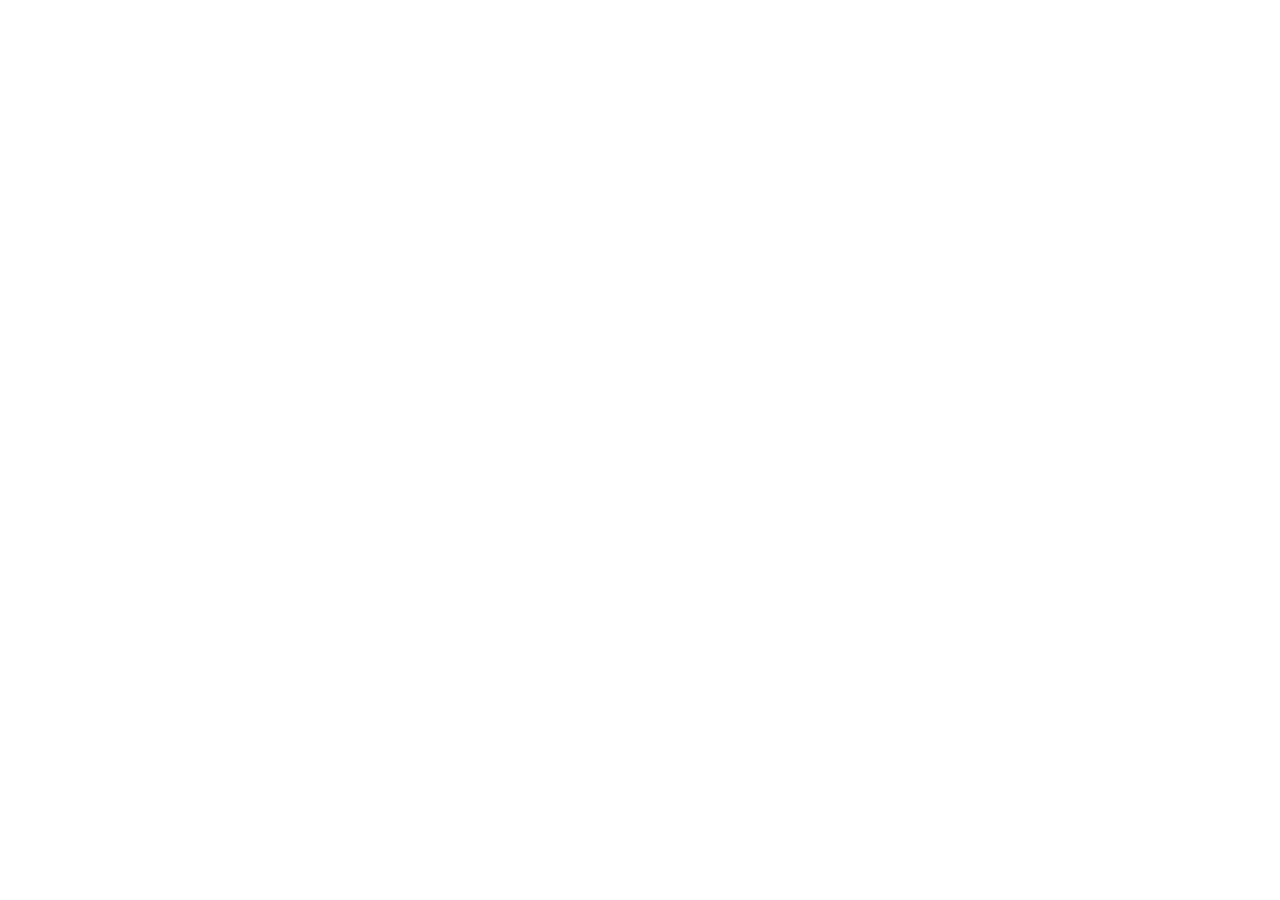
==== index.html @ 7520ebf0 "Update index.html - Fix image" ====
<!DOCTYPE html>
<html>
<style>
body, html {
  height: 100%;
  margin: 0;
}

.bgimg {
  background-image: url('forestbridge1.jpg');
  height: 100%;
  background-position: center;
  background-size: cover;
  position: relative;
  color: white;
  font-family: "Courier New", Courier, monospace;
  font-size: 25px;
}

.topleft {
  position: absolute;
  top: 0;
  left: 16px;
}

.bottomleft {
  position: absolute;
  bottom: 0;
  left: 16px;
}

.middle {
  position: absolute;
  top: 50%;
  left: 50%;
  transform: translate(-50%, -50%);
  text-align: center;
}

hr {
  margin: auto;
  width: 40%;
}
</style>
<body>

<div class="bgimg">
  <div class="middle">
    <h1>COMING SOON</h1>
    <p id="demo" style="font-size:30px"></p>
  </div>
</div>

</body>
</html>
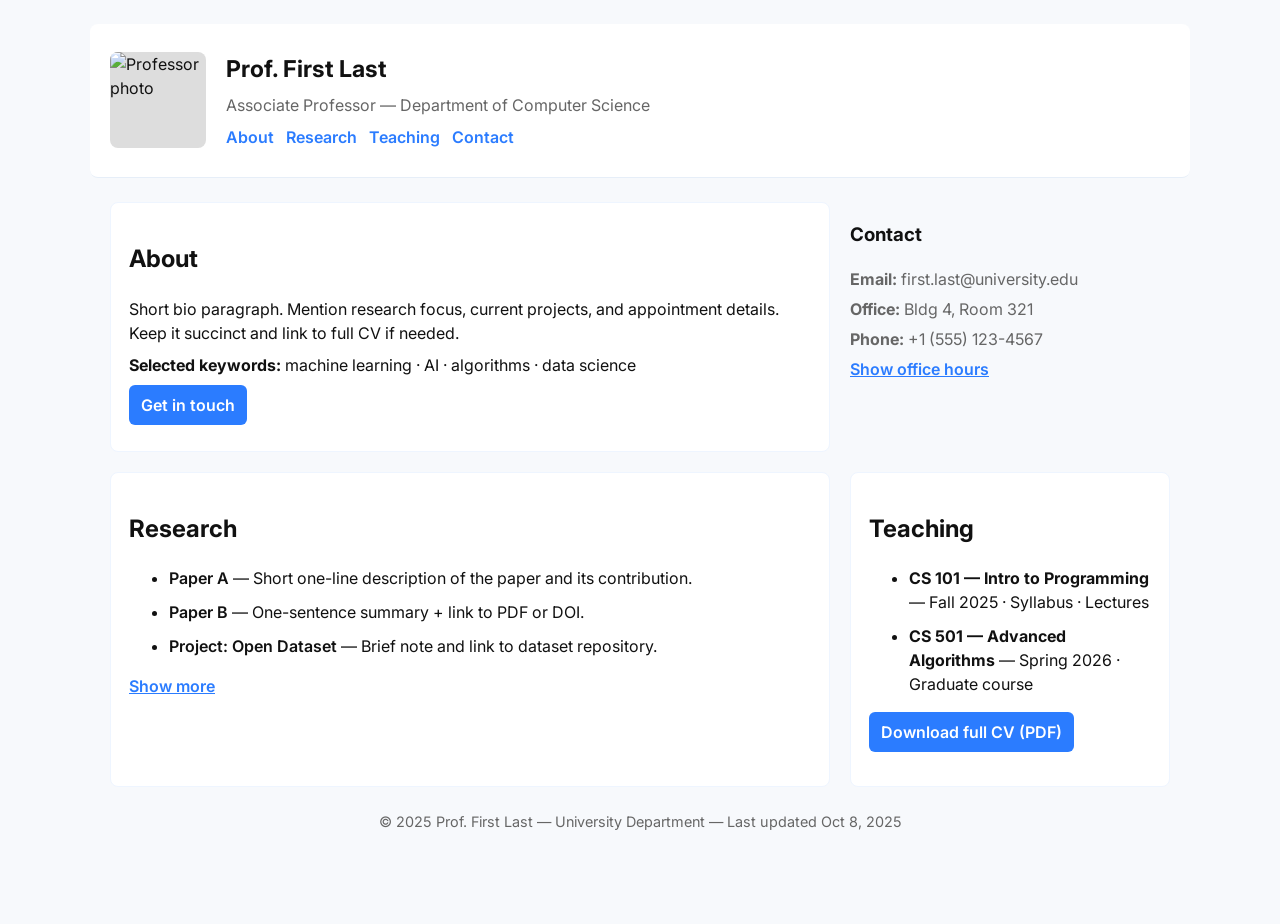
==== commit a760fdc1: "Create index.html" ====
--- a/index.html
+++ b/index.html
@@ -1,55 +1,67 @@
-<!DOCTYPE html>
-<html>
-<style>
-body, html {
-  height: 100%;
-  margin: 0;
-}
+<!doctype html>
+<html lang="en">
 
-.bgimg {
-  background-image: url('forestbridge1.jpg');
-  height: 100%;
-  background-position: center;
-  background-size: cover;
-  position: relative;
-  color: white;
-  font-family: "Courier New", Courier, monospace;
-  font-size: 25px;
-}
+<head>
+    <meta charset="utf-8" />
+    <meta name="viewport" content="width=device-width,initial-scale=1" />
+    <title>Prof. First Last — Academic Profile</title>
+    <link href="https://fonts.googleapis.com/css2?family=Inter:wght@300;400;600;700&display=swap" rel="stylesheet">
+    <style>
+        :root{--accent:#2b7cff;--muted:#666;--bg:#f7f9fc} *{box-sizing:border-box}html,body{height:100%;margin:0;font-family:Inter,system-ui,-apple-system,Segoe UI,Roboto,"Helvetica Neue",Arial;} body{background:var(--bg);color:#111;line-height:1.5} header{background:#fff;border-bottom:1px solid #e6eef8;padding:28px 20px;display:flex;align-items:center;gap:20px;max-width:1100px;margin:24px auto;border-radius:8px} .photo{width:96px;height:96px;border-radius:8px;background:#ddd;flex:0 0 96px;overflow:hidden} .photo img{width:100%;height:100%;object-fit:cover;display:block} .meta{flex:1} .meta h1{margin:0;font-size:1.45rem} .meta p.title{margin:6px 0;color:var(--muted)} nav{display:flex;gap:12px;margin-top:8px;flex-wrap:wrap} nav a{color:var(--accent);text-decoration:none;font-weight:600} main{max-width:1100px;margin:18px auto;padding:0 20px;display:grid;grid-template-columns: 1fr 320px;gap:20px} section.card{background:#fff;padding:18px;border-radius:8px;border:1px solid #eef5ff} .about p{margin:0 0 8px} .research-list li, .teaching-list li{margin:10px 0} aside .contact p{margin:6px 0;color:var(--muted)} footer{max-width:1100px;margin:24px auto;text-align:center;color:var(--muted);font-size:0.9rem} /* responsive */ @media (max-width:880px){ main{grid-template-columns:1fr; padding-bottom:30px} header{flex-direction:row;gap:12px} } /* small UI touches */ .btn{display:inline-block;padding:8px 12px;border-radius:6px;background:var(--accent);color:#fff;text-decoration:none;font-weight:600} .pub-title{font-weight:600} .toggle{cursor:pointer;color:var(--accent);font-weight:600}
+    </style>
+</head>
 
-.topleft {
-  position: absolute;
-  top: 0;
-  left: 16px;
-}
+<body>
+    <header>
+        <div class="photo"><img src="https://via.placeholder.com/300x300.png?text=Photo" alt="Professor photo"></div>
+        <div class="meta">
+            <h1>Prof. First Last</h1>
+            <p class="title">Associate Professor — Department of Computer Science</p>
+            <nav> <a href="#about">About</a> <a href="#research">Research</a> <a href="#teaching">Teaching</a> <a href="#contact">Contact</a> </nav>
+        </div>
+    </header>
+    <main>
+        <section id="about" class="card about">
+            <h2>About</h2>
+            <p>Short bio paragraph. Mention research focus, current projects, and appointment details. Keep it succinct and link to full CV if needed.</p>
+            <p><strong>Selected keywords:</strong> machine learning · AI · algorithms · data science</p>
+            <p><a class="btn" href="#contact">Get in touch</a></p>
+        </section>
+        <aside class="card">
+            <div class="contact" id="contact">
+                <h3>Contact</h3>
+                <p><strong>Email:</strong> first.last@university.edu</p>
+                <p><strong>Office:</strong> Bldg 4, Room 321</p>
+                <p><strong>Phone:</strong> +1 (555) 123-4567</p>
+                <p><a href="#" class="toggle" id="show-office-hours">Show office hours</a></p>
+                <div id="office-hours" style="display:none;margin-top:8px;color:var(--muted)"> Mon 10:00–12:00
+                    <br>Wed 14:00–16:00 (or by appointment) </div>
+            </div>
+        </aside>
+        <section id="research" class="card">
+            <h2>Research</h2>
+            <ul class="research-list">
+                <li><span class="pub-title">Paper A</span> — Short one-line description of the paper and its contribution.</li>
+                <li><span class="pub-title">Paper B</span> — One-sentence summary + link to PDF or DOI.</li>
+                <li><span class="pub-title">Project: Open Dataset</span> — Brief note and link to dataset repository.</li>
+            </ul>
+            <p><a href="#" class="toggle" id="more-research">Show more</a></p>
+            <div id="more-research-content" style="display:none;margin-top:12px;color:var(--muted)"> Extended research description, labs, collaborators, grants, and links to group page. </div>
+        </section>
+        <section id="teaching" class="card">
+            <h2>Teaching</h2>
+            <ul class="teaching-list">
+                <li><strong>CS 101 — Intro to Programming</strong> — Fall 2025 · Syllabus · Lectures</li>
+                <li><strong>CS 501 — Advanced Algorithms</strong> — Spring 2026 · Graduate course</li>
+            </ul>
+            <p><a href="#" class="btn">Download full CV (PDF)</a></p>
+        </section>
+    </main>
+    <footer>&copy; 2025 Prof. First Last — University Department — Last updated Oct 8, 2025</footer>
+    <script src="https://code.jquery.com/jquery-3.6.0.min.js"></script>
+    <script>
+        // smooth scrolling for internal links $('a[href^="#"]').on('click', function(e){ var target = $(this.getAttribute('href')); if(target.length){ e.preventDefault(); $('html,body').animate({scrollTop: target.offset().top - 18}, 400); } }); // toggles $('#show-office-hours').on('click', function(e){ e.preventDefault(); $('#office-hours').slideToggle(180); $(this).text(function(i,t){ return t.indexOf('Show')===0 ? 'Hide office hours' : 'Show office hours'; }); }); $('#more-research').on('click', function(e){ e.preventDefault(); $('#more-research-content').slideToggle(200); $(this).text(function(i,t){ return t.indexOf('Show')===0 ? 'Hide' : 'Show more'; }); });
+    </script>
+</body>
 
-.bottomleft {
-  position: absolute;
-  bottom: 0;
-  left: 16px;
-}
-
-.middle {
-  position: absolute;
-  top: 50%;
-  left: 50%;
-  transform: translate(-50%, -50%);
-  text-align: center;
-}
-
-hr {
-  margin: auto;
-  width: 40%;
-}
-</style>
-<body>
-
-<div class="bgimg">
-  <div class="middle">
-    <h1>COMING SOON</h1>
-    <p id="demo" style="font-size:30px"></p>
-  </div>
-</div>
-
-</body>
 </html>
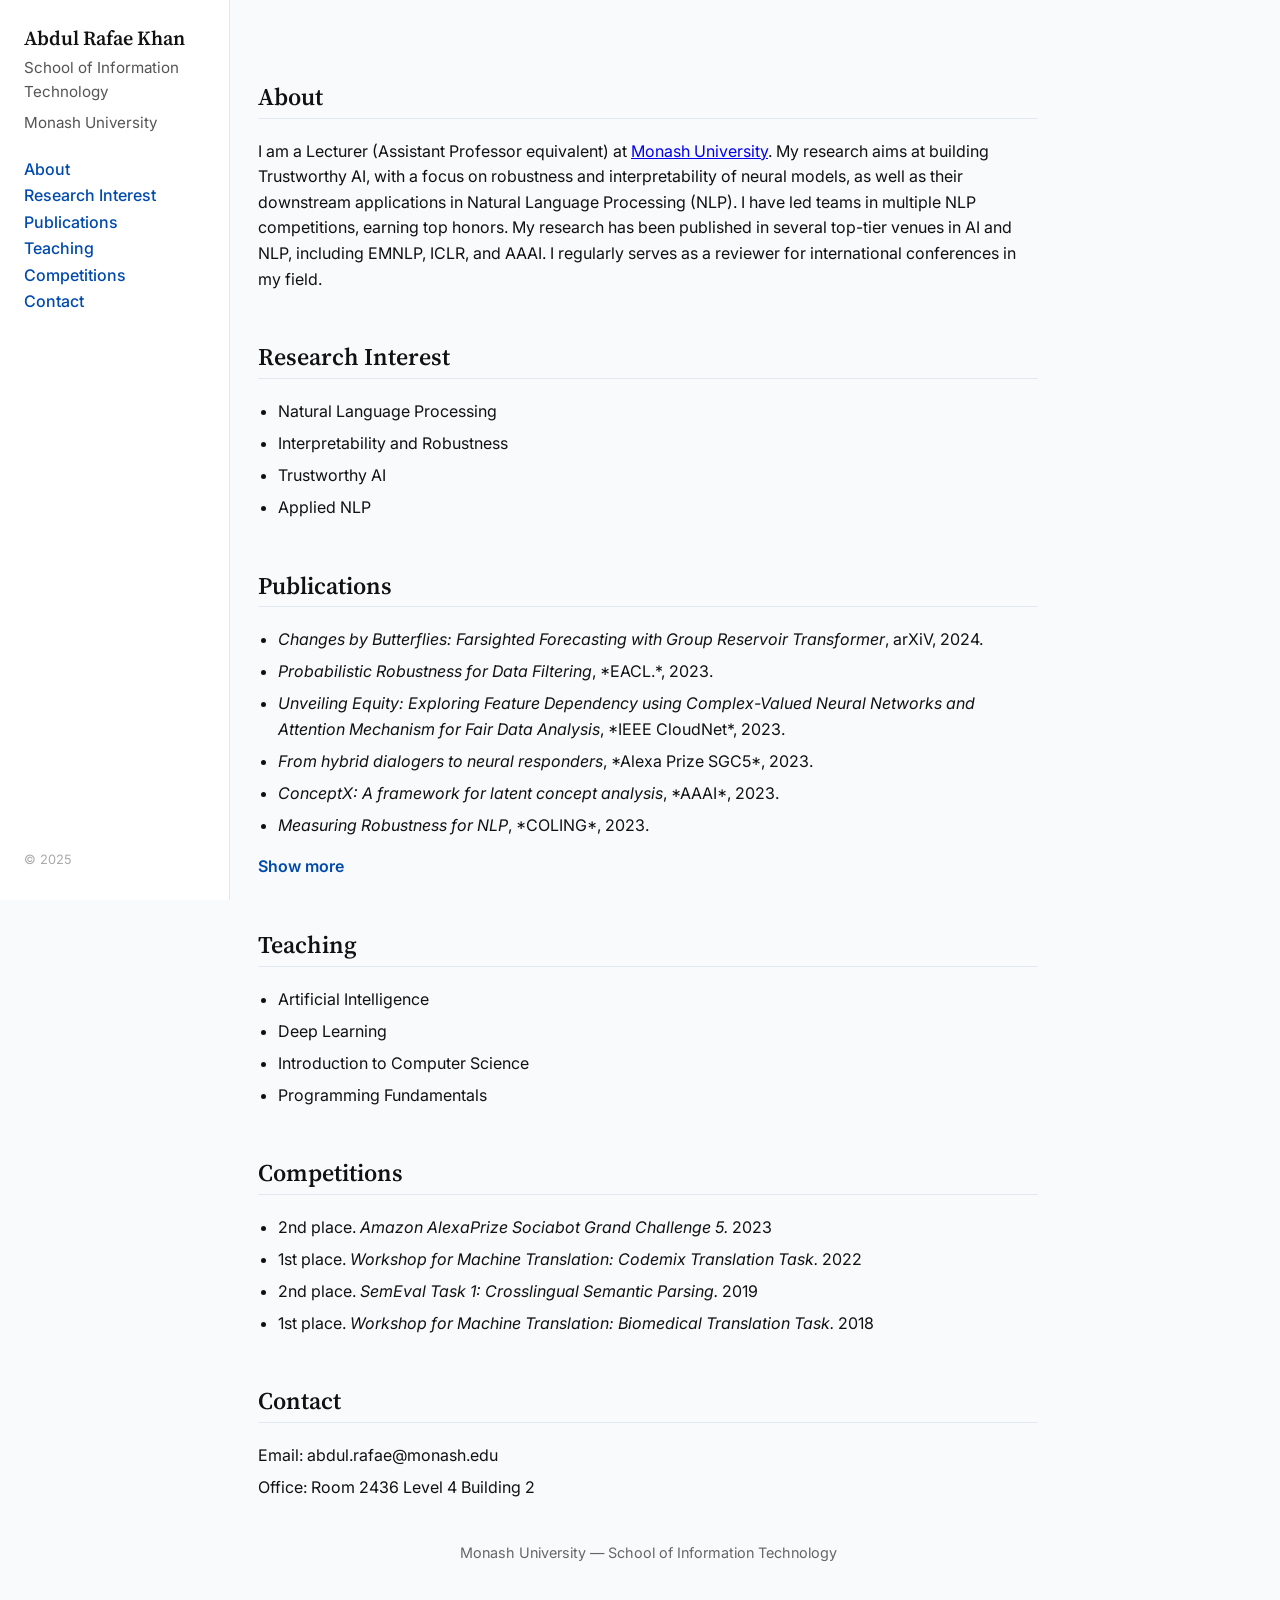
==== commit d40eed18: "Update index.html" ====
--- a/index.html
+++ b/index.html
@@ -1,67 +1,145 @@
 <!doctype html>
 <html lang="en">
+<head>
+<meta charset="utf-8">
+<meta name="viewport" content="width=device-width,initial-scale=1">
+<title>Abdul Rafae Khan — Information Technology</title>
+<link href="https://fonts.googleapis.com/css2?family=Inter:wght@400;600&family=Source+Serif+4:wght@400;600&display=swap" rel="stylesheet">
+<style>
+html,body{margin:0;height:100%;font-family:Inter,system-ui,sans-serif;color:#111;background:#f9fafc;scroll-behavior:smooth;}
+aside{position:fixed;left:0;top:0;bottom:0;width:230px;background:#fff;border-right:1px solid #e2e8f0;padding:24px;box-sizing:border-box;display:flex;flex-direction:column;justify-content:space-between}
+.name{margin:0;font-size:1.25rem;font-family:"Source Serif 4",serif;font-weight:600}
+.subtitle{color:#555;margin-top:4px;font-size:.95rem}
+nav{margin-top:1.5em;display:flex;flex-direction:column;gap:.4em}
+nav a{color:#004aad;text-decoration:none;font-weight:500}
+nav a:hover{text-decoration:underline}
+main{margin-left:230px;max-width:780px;padding:32px 28px}
+h2{font-family:"Source Serif 4",serif;font-weight:600;border-bottom:1px solid #e2e8f0;padding-bottom:.2em;margin-top:2em}
+p,li{margin:.4em 0;line-height:1.6}
+ul{padding-left:20px}
+footer{text-align:center;color:#666;font-size:.9rem;margin:3em 0}
+.toggle{cursor:pointer;color:#004aad;font-weight:600;text-decoration:none}
+#office-hours{display:none;color:#555;margin-top:8px}
+@media(max-width:750px){
+  aside{position:static;width:auto;border:0;border-bottom:1px solid #e2e8f0;flex-direction:row;flex-wrap:wrap;gap:10px;align-items:center}
+  main{margin:0;padding:20px}
+  nav{flex-direction:row;gap:10px;margin:0}
+}
+</style>
+</head>
+<body>
+<aside>
+  <div>
+    <div>
+      <h1 class="name">Abdul Rafae Khan</h1>
+      <p class="subtitle">School of Information Technology</p>
+      <p class="subtitle">Monash University</p>
+    </div>
+    <nav>
+      <a href="#about">About</a>
+      <a href="#research">Research Interest</a>
+	  <a href="#publication">Publications</a>
+      <a href="#teaching">Teaching</a>
+	  <a href="#competitions">Competitions</a>
+      <a href="#contact">Contact</a>
+    </nav>
+  </div>
+  <p style="color:#aaa;font-size:.8rem;margin-top:2em">&copy; 2025</p>
+</aside>
 
-<head>
-    <meta charset="utf-8" />
-    <meta name="viewport" content="width=device-width,initial-scale=1" />
-    <title>Prof. First Last — Academic Profile</title>
-    <link href="https://fonts.googleapis.com/css2?family=Inter:wght@300;400;600;700&display=swap" rel="stylesheet">
-    <style>
-        :root{--accent:#2b7cff;--muted:#666;--bg:#f7f9fc} *{box-sizing:border-box}html,body{height:100%;margin:0;font-family:Inter,system-ui,-apple-system,Segoe UI,Roboto,"Helvetica Neue",Arial;} body{background:var(--bg);color:#111;line-height:1.5} header{background:#fff;border-bottom:1px solid #e6eef8;padding:28px 20px;display:flex;align-items:center;gap:20px;max-width:1100px;margin:24px auto;border-radius:8px} .photo{width:96px;height:96px;border-radius:8px;background:#ddd;flex:0 0 96px;overflow:hidden} .photo img{width:100%;height:100%;object-fit:cover;display:block} .meta{flex:1} .meta h1{margin:0;font-size:1.45rem} .meta p.title{margin:6px 0;color:var(--muted)} nav{display:flex;gap:12px;margin-top:8px;flex-wrap:wrap} nav a{color:var(--accent);text-decoration:none;font-weight:600} main{max-width:1100px;margin:18px auto;padding:0 20px;display:grid;grid-template-columns: 1fr 320px;gap:20px} section.card{background:#fff;padding:18px;border-radius:8px;border:1px solid #eef5ff} .about p{margin:0 0 8px} .research-list li, .teaching-list li{margin:10px 0} aside .contact p{margin:6px 0;color:var(--muted)} footer{max-width:1100px;margin:24px auto;text-align:center;color:var(--muted);font-size:0.9rem} /* responsive */ @media (max-width:880px){ main{grid-template-columns:1fr; padding-bottom:30px} header{flex-direction:row;gap:12px} } /* small UI touches */ .btn{display:inline-block;padding:8px 12px;border-radius:6px;background:var(--accent);color:#fff;text-decoration:none;font-weight:600} .pub-title{font-weight:600} .toggle{cursor:pointer;color:var(--accent);font-weight:600}
-    </style>
-</head>
+<main>
+  <section id="about">
+    <h2>About</h2>
+    <p>I am a Lecturer (Assistant Professor equivalent) at <a href="https://www.monash.edu/">Monash University</a>. My research aims at building Trustworthy AI, with a focus on robustness and interpretability of neural models, as well as their downstream applications in Natural Language Processing (NLP). I have led teams in multiple NLP competitions, earning top honors. My research has been published in several top-tier venues in AI and NLP, including EMNLP, ICLR, and AAAI. I regularly serves as a reviewer for international conferences in my field.</p>
+  </section>
 
-<body>
-    <header>
-        <div class="photo"><img src="https://via.placeholder.com/300x300.png?text=Photo" alt="Professor photo"></div>
-        <div class="meta">
-            <h1>Prof. First Last</h1>
-            <p class="title">Associate Professor — Department of Computer Science</p>
-            <nav> <a href="#about">About</a> <a href="#research">Research</a> <a href="#teaching">Teaching</a> <a href="#contact">Contact</a> </nav>
-        </div>
-    </header>
-    <main>
-        <section id="about" class="card about">
-            <h2>About</h2>
-            <p>Short bio paragraph. Mention research focus, current projects, and appointment details. Keep it succinct and link to full CV if needed.</p>
-            <p><strong>Selected keywords:</strong> machine learning · AI · algorithms · data science</p>
-            <p><a class="btn" href="#contact">Get in touch</a></p>
-        </section>
-        <aside class="card">
-            <div class="contact" id="contact">
-                <h3>Contact</h3>
-                <p><strong>Email:</strong> first.last@university.edu</p>
-                <p><strong>Office:</strong> Bldg 4, Room 321</p>
-                <p><strong>Phone:</strong> +1 (555) 123-4567</p>
-                <p><a href="#" class="toggle" id="show-office-hours">Show office hours</a></p>
-                <div id="office-hours" style="display:none;margin-top:8px;color:var(--muted)"> Mon 10:00–12:00
-                    <br>Wed 14:00–16:00 (or by appointment) </div>
-            </div>
-        </aside>
-        <section id="research" class="card">
-            <h2>Research</h2>
-            <ul class="research-list">
-                <li><span class="pub-title">Paper A</span> — Short one-line description of the paper and its contribution.</li>
-                <li><span class="pub-title">Paper B</span> — One-sentence summary + link to PDF or DOI.</li>
-                <li><span class="pub-title">Project: Open Dataset</span> — Brief note and link to dataset repository.</li>
-            </ul>
-            <p><a href="#" class="toggle" id="more-research">Show more</a></p>
-            <div id="more-research-content" style="display:none;margin-top:12px;color:var(--muted)"> Extended research description, labs, collaborators, grants, and links to group page. </div>
-        </section>
-        <section id="teaching" class="card">
-            <h2>Teaching</h2>
-            <ul class="teaching-list">
-                <li><strong>CS 101 — Intro to Programming</strong> — Fall 2025 · Syllabus · Lectures</li>
-                <li><strong>CS 501 — Advanced Algorithms</strong> — Spring 2026 · Graduate course</li>
-            </ul>
-            <p><a href="#" class="btn">Download full CV (PDF)</a></p>
-        </section>
-    </main>
-    <footer>&copy; 2025 Prof. First Last — University Department — Last updated Oct 8, 2025</footer>
-    <script src="https://code.jquery.com/jquery-3.6.0.min.js"></script>
-    <script>
-        // smooth scrolling for internal links $('a[href^="#"]').on('click', function(e){ var target = $(this.getAttribute('href')); if(target.length){ e.preventDefault(); $('html,body').animate({scrollTop: target.offset().top - 18}, 400); } }); // toggles $('#show-office-hours').on('click', function(e){ e.preventDefault(); $('#office-hours').slideToggle(180); $(this).text(function(i,t){ return t.indexOf('Show')===0 ? 'Hide office hours' : 'Show office hours'; }); }); $('#more-research').on('click', function(e){ e.preventDefault(); $('#more-research-content').slideToggle(200); $(this).text(function(i,t){ return t.indexOf('Show')===0 ? 'Hide' : 'Show more'; }); });
-    </script>
+  <section id="research">
+    <h2>Research Interest</h2>
+	<ul>
+		<li>Natural Language Processing</li>
+		<li>Interpretability and Robustness</li>
+		<li>Trustworthy AI</li>
+		<li>Applied NLP</li>
+	</ul>
+  </section>
+
+  <section id="publication">
+    <h2>Publications</h2>
+    <ul>
+      <li><em>Changes by Butterflies: Farsighted Forecasting with Group Reservoir Transformer</em>, arXiV, 2024. </li>
+      <li><em>Probabilistic Robustness for Data Filtering</em>, *EACL.*, 2023.</li>
+	  <li><em>Unveiling Equity: Exploring Feature Dependency using Complex-Valued Neural Networks and Attention Mechanism for Fair Data Analysis</em>, *IEEE CloudNet*, 2023.</li>
+	  <li><em>From hybrid dialogers to neural responders</em>, *Alexa Prize SGC5*, 2023.</li>
+	  <li><em>ConceptX: A framework for latent concept analysis</em>, *AAAI*, 2023.</li>
+	  <li><em>Measuring Robustness for NLP</em>, *COLING*, 2023.</li>
+    </ul>
+    <p><a href="#" class="toggle" id="show-more">Show more</a></p>
+    <div id="more-pubs" style="display:none;color:#555">
+      <ul>
+	  <li><em>SIT at MixMT 2022: Fluent Translation Built on Giant Pre-trained Models</em>, *EMNLP*, 2022.</li>
+	  <li><em>Analyzing Encoded Concepts in Transformer Language Models</em>, *NAACL*, 2022.</li>
+	  <li><em>Discovering Latent Concepts Learned in BERT</em>, *ICLR*, 2022.</li>
+	  <li><em>Learning by Interpreting</em>, *IJCAI*, 2022.</li>
+	  <li><em>A clustering framework for lexical normalization of Roman Urdu</em>, *Journal for NLE*, 2022.</li>
+	  <li><em>Grouping words with semantic diversity</em>, *NAACL*, 2021.</li>
+	  <li><em>Deep Interpretable Criminal Charge Prediction and Algorithmic Bias.</em>, *ICML xAI*, 2021.</li>
+	  <li><em>Coding textual inputs boosts the accuracy of neural networks</em>, *EMNLP*, 2020.</li>
+	  <li><em>Diversity by Phonetics and its Application in Neural Machine Translation</em>, *arXiV*, 2019.</li>
+	  <li><em>CUNY-PKU Parser at SemEval-2019 Task 1: Cross-lingual Semantic Parsing with UCCA</em>, *SemEval*, 2019.</li>
+	  <li><em>Hunter NMT System for WMT18 Biomedical Translation Task: Transfer Learning in Neural Machine Translation</em>, *EMNLP*, 2018.</li>
+	  <li><em>An unsupervised method for discovering lexical variations in Roman Urdu informal text</em>, *EMNLP*, 2015.</li>
+      </ul>
+    </div>
+  </section>
+
+  <section id="teaching">
+    <h2>Teaching</h2>
+	<!--<h3>Stevens Institute of Technology</h3>-->
+    <ul>
+      <li>Artificial Intelligence</li>
+      <li>Deep Learning</li>
+    <!--</ul>
+	<h3>City University of New York</h3>
+    <ul>-->
+      <li>Introduction to Computer Science</li>
+      <li>Programming Fundamentals</li>
+    </ul>
+  </section>
+
+  <section id="competitions">
+	<h2>Competitions</h2>
+	<ul>
+	  <li>2nd place. <em>Amazon AlexaPrize Sociabot Grand Challenge 5.</em> 2023</li>
+	  <li>1st place. <em>Workshop for Machine Translation: Codemix Translation Task.</em> 2022</li>
+	  <li>2nd place. <em>SemEval Task 1: Crosslingual Semantic Parsing.</em> 2019</li>
+	  <li>1st place. <em>Workshop for Machine Translation: Biomedical Translation Task.</em> 2018</li>
+	</ul>
+  </section>
+
+  <section id="contact">
+    <h2>Contact</h2>
+    <p>Email: abdul.rafae@monash.edu</p>
+    <p>Office: Room 2436 Level 4 Building 2<br>
+	<div id="office-hours">By appointment</div>
+    <!--<a href="#" class="toggle" id="toggle-hours">Show office hours</a></p>
+    <div id="office-hours">By appointment</div>-->
+  </section>
+
+  <footer>Monash University — School of Information Technology</footer>
+</main>
+
+<script src="https://code.jquery.com/jquery-3.6.0.min.js"></script>
+<script>
+$('#show-more').on('click', function(e){
+  e.preventDefault();
+  $('#more-pubs').slideToggle(180);
+  $(this).text(function(i,t){return t.startsWith('Show')?'Hide more':'Show more';});
+});
+$('#toggle-hours').on('click', function(e){
+  e.preventDefault();
+  $('#office-hours').slideToggle(160);
+  $(this).text(function(i,t){return t.startsWith('Show')?'Hide office hours':'Show office hours';});
+});
+</script>
 </body>
-
 </html>
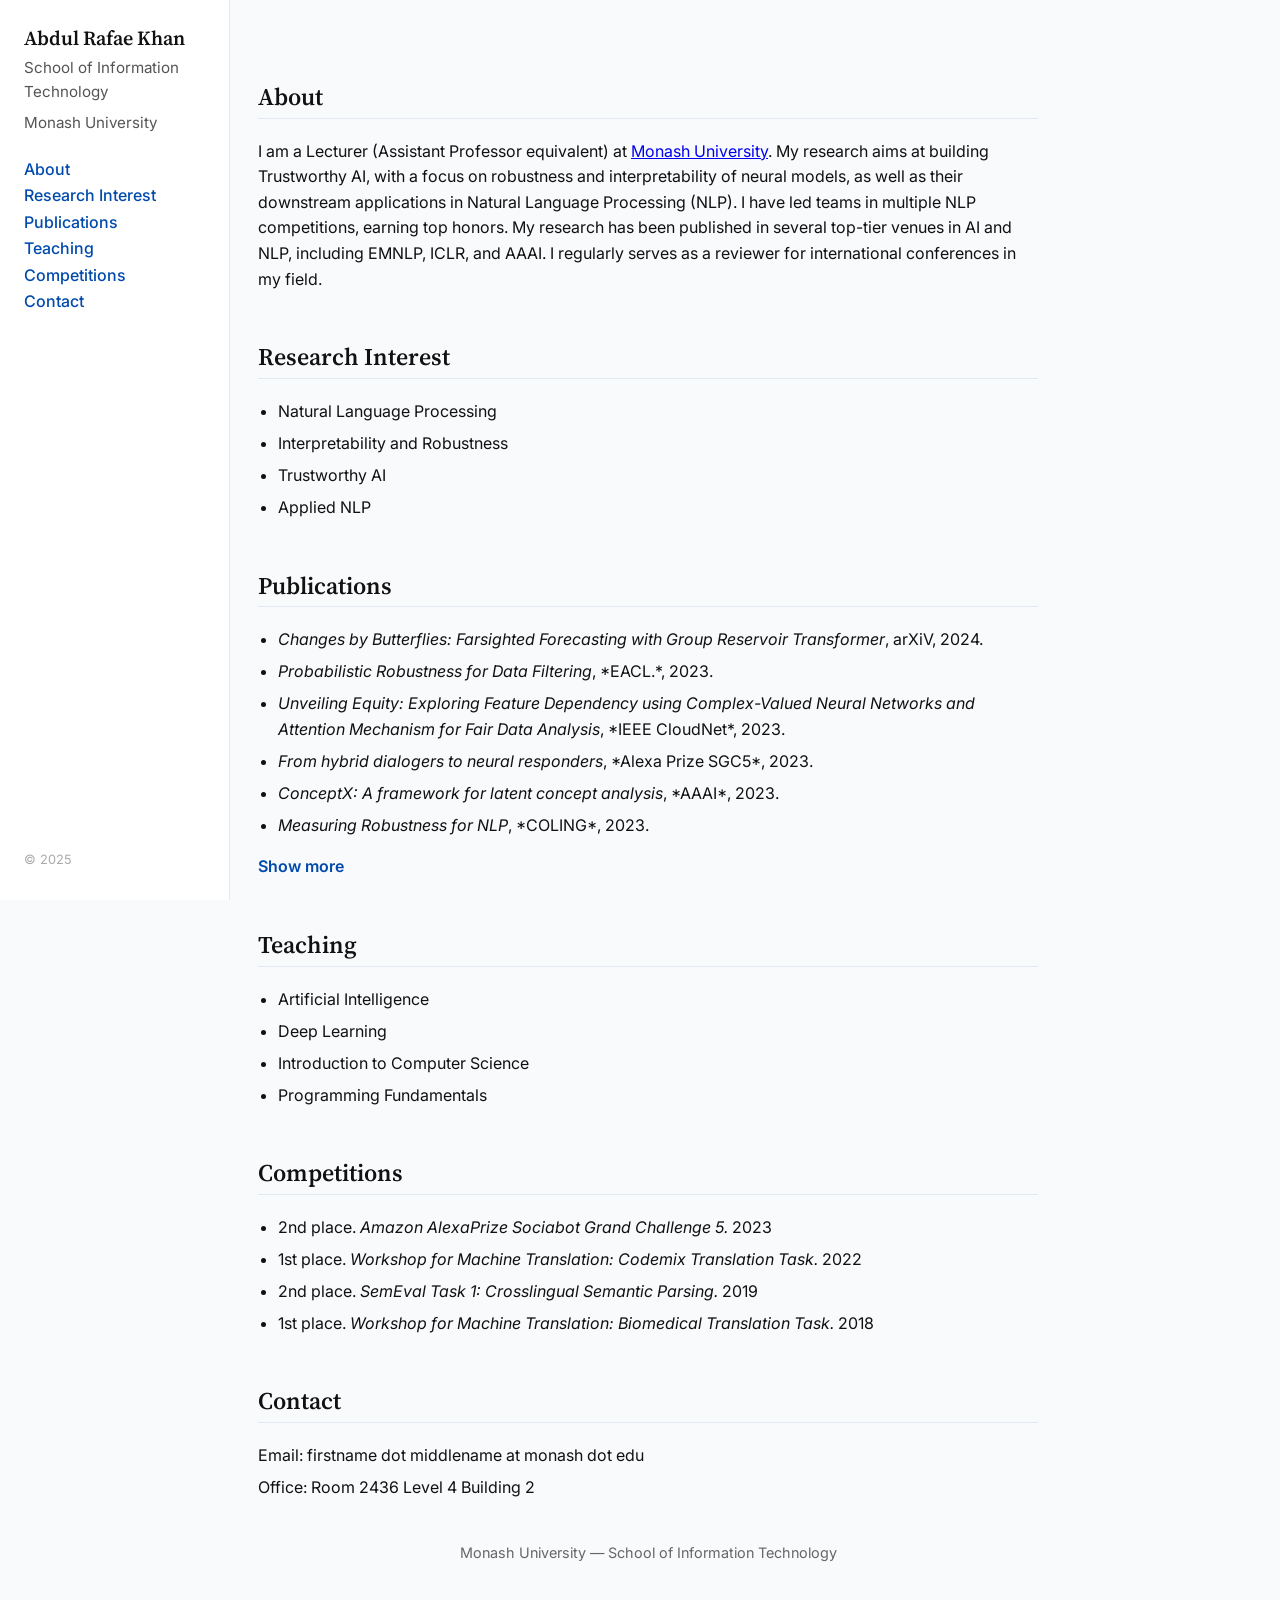
==== commit c2d1b34c: "Update index.html" ====
--- a/index.html
+++ b/index.html
@@ -8,6 +8,7 @@
 <style>
 html,body{margin:0;height:100%;font-family:Inter,system-ui,sans-serif;color:#111;background:#f9fafc;scroll-behavior:smooth;}
 aside{position:fixed;left:0;top:0;bottom:0;width:230px;background:#fff;border-right:1px solid #e2e8f0;padding:24px;box-sizing:border-box;display:flex;flex-direction:column;justify-content:space-between}
+.profile-pic{width:90px;height:90px;border-radius:50%;object-fit:cover;margin-bottom:12px;filter:grayscale(30%)}
 .name{margin:0;font-size:1.25rem;font-family:"Source Serif 4",serif;font-weight:600}
 .subtitle{color:#555;margin-top:4px;font-size:.95rem}
 nav{margin-top:1.5em;display:flex;flex-direction:column;gap:.4em}
@@ -31,6 +32,7 @@
 <aside>
   <div>
     <div>
+	  <!--<img src="photo.jpeg" alt="Profile photo" class="profile-pic">-->
       <h1 class="name">Abdul Rafae Khan</h1>
       <p class="subtitle">School of Information Technology</p>
       <p class="subtitle">Monash University</p>
@@ -118,7 +120,7 @@
 
   <section id="contact">
     <h2>Contact</h2>
-    <p>Email: abdul.rafae@monash.edu</p>
+    <p>Email: firstname dot middlename at monash dot edu</p>
     <p>Office: Room 2436 Level 4 Building 2<br>
 	<div id="office-hours">By appointment</div>
     <!--<a href="#" class="toggle" id="toggle-hours">Show office hours</a></p>
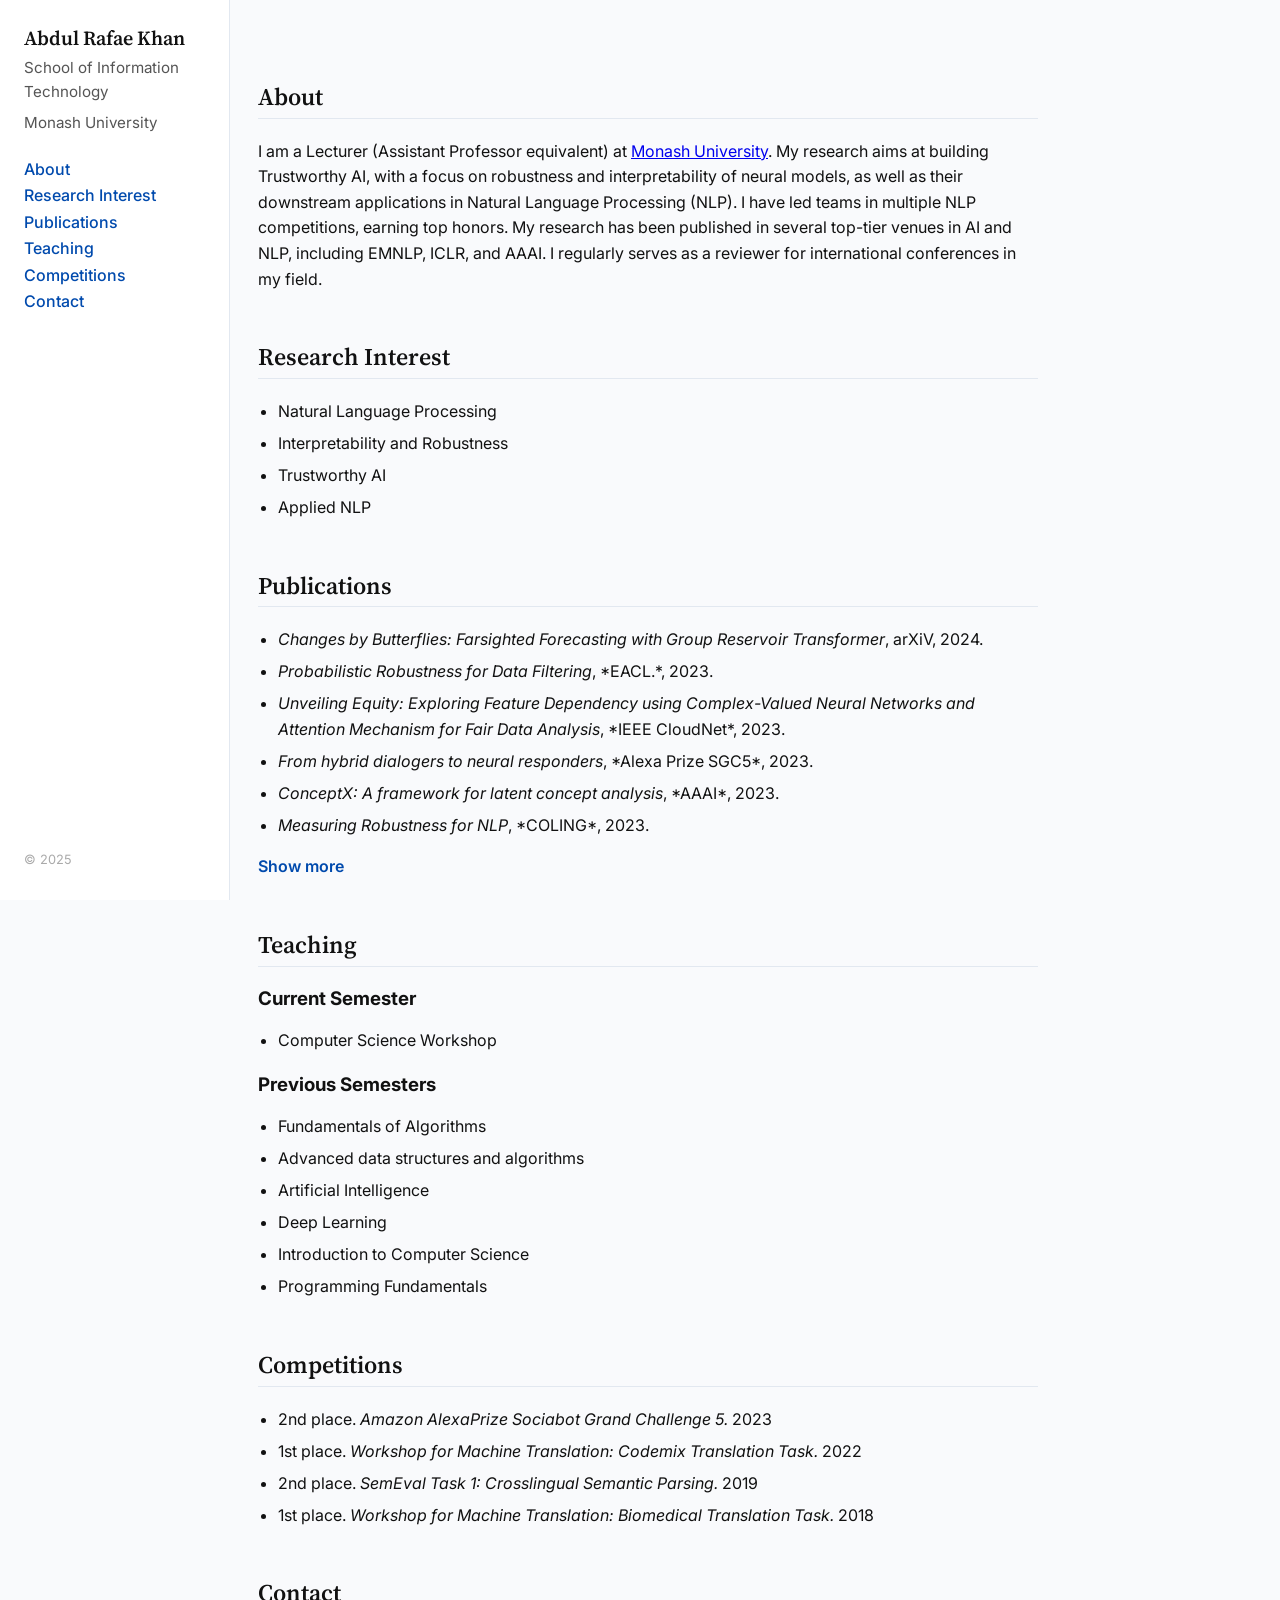
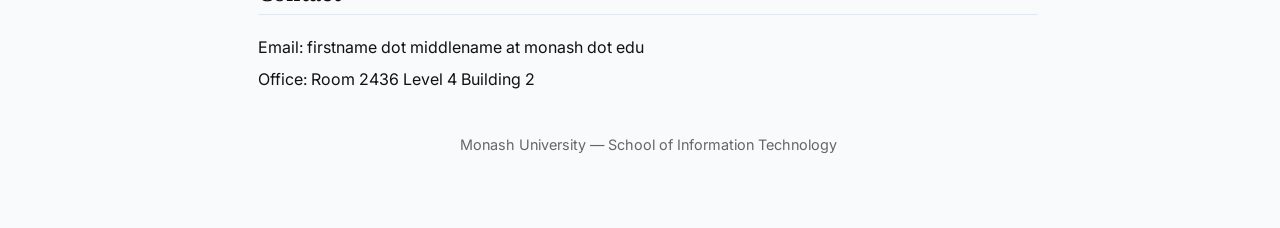
==== commit 8426ac87: "Update index.html" ====
--- a/index.html
+++ b/index.html
@@ -96,13 +96,16 @@
 
   <section id="teaching">
     <h2>Teaching</h2>
-	<!--<h3>Stevens Institute of Technology</h3>-->
+	<h3>Current Semester</h3>
     <ul>
-      <li>Artificial Intelligence</li>
-      <li>Deep Learning</li>
-    <!--</ul>
-	<h3>City University of New York</h3>
-    <ul>-->
+      <li>Computer Science Workshop</li>
+    </ul>
+	<h3>Previous Semesters</h3>
+    <ul>
+	  <li>Fundamentals of Algorithms</li>
+	  <li>Advanced data structures and algorithms</li>
+	  <li>Artificial Intelligence</li>
+      <li>Deep Learning</li>	
       <li>Introduction to Computer Science</li>
       <li>Programming Fundamentals</li>
     </ul>
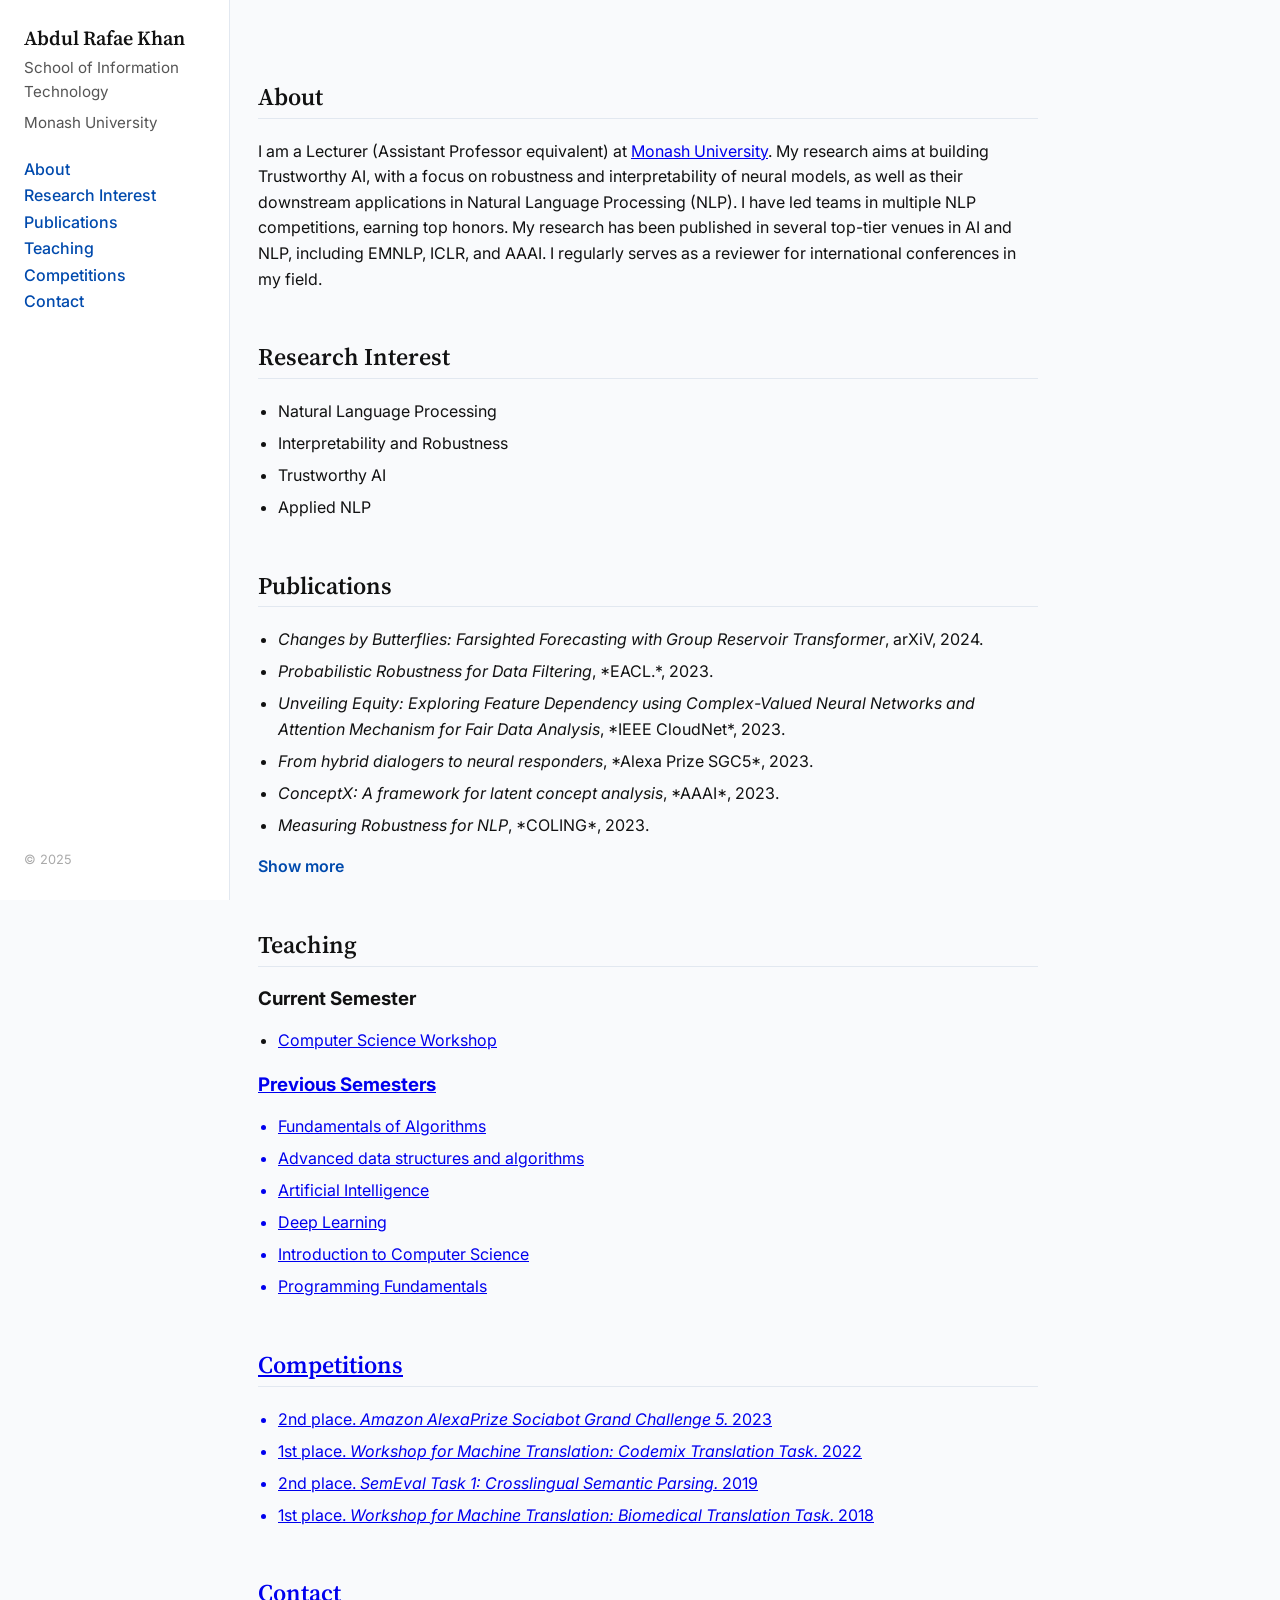
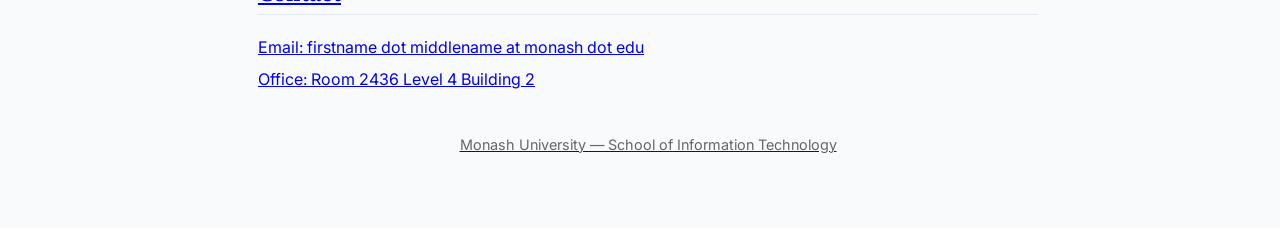
==== commit 55c8f76d: "Update index.html" ====
--- a/index.html
+++ b/index.html
@@ -98,7 +98,7 @@
     <h2>Teaching</h2>
 	<h3>Current Semester</h3>
     <ul>
-      <li>Computer Science Workshop</li>
+      <li><a href="fit2109-s2-mum/team.html">Computer Science Workshop</li>
     </ul>
 	<h3>Previous Semesters</h3>
     <ul>
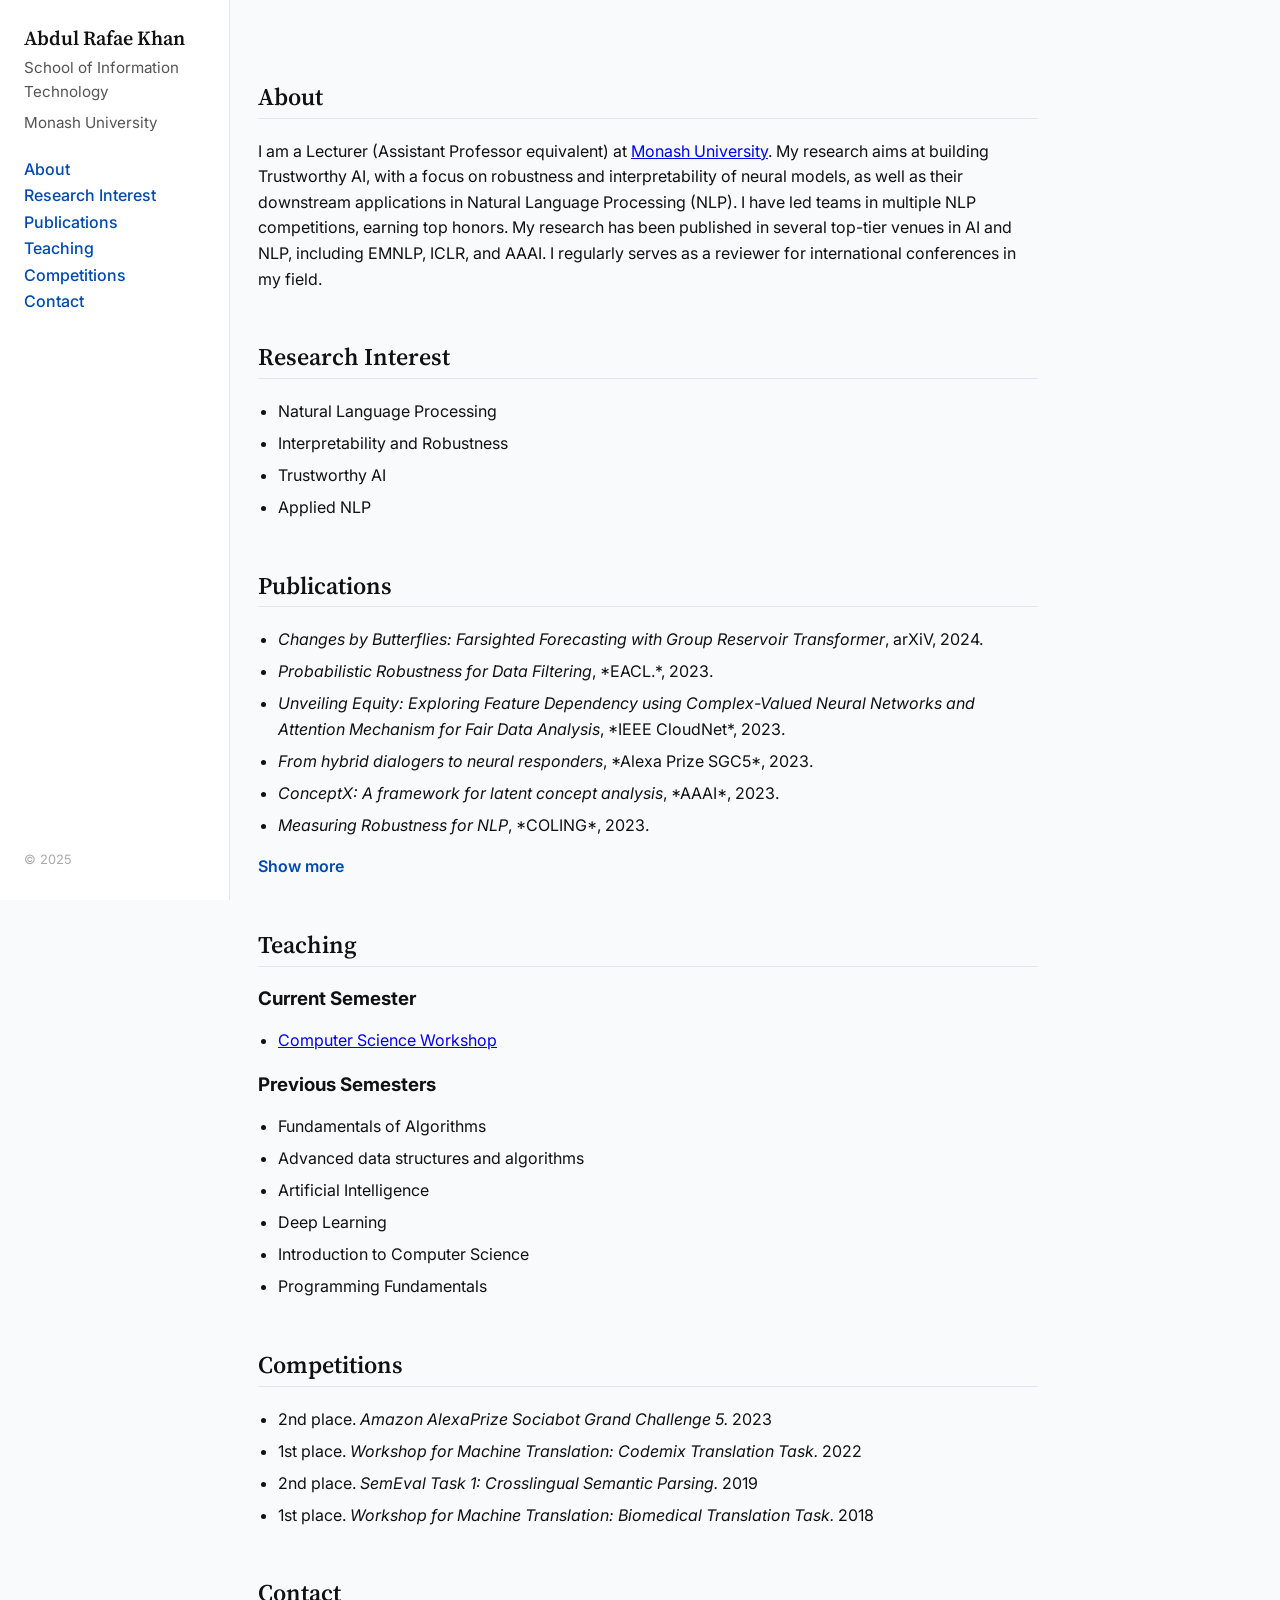
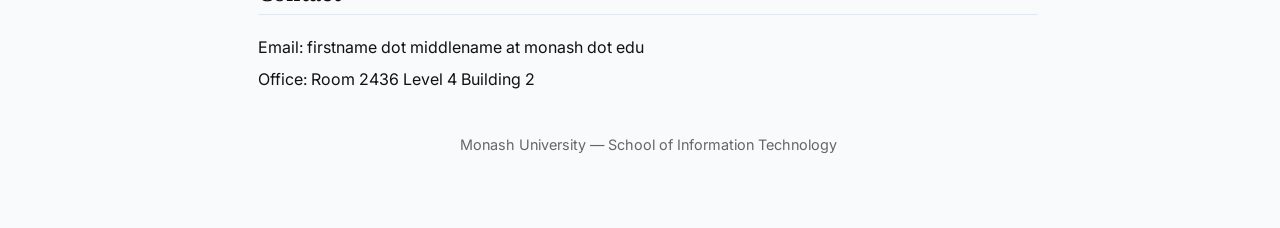
==== commit a4540af7: "Update index.html" ====
--- a/index.html
+++ b/index.html
@@ -98,7 +98,7 @@
     <h2>Teaching</h2>
 	<h3>Current Semester</h3>
     <ul>
-      <li><a href="fit2109-s2-mum/team.html">Computer Science Workshop</li>
+      <li><a href="fit2109-s2-mum/team.html">Computer Science Workshop</a></li>
     </ul>
 	<h3>Previous Semesters</h3>
     <ul>
